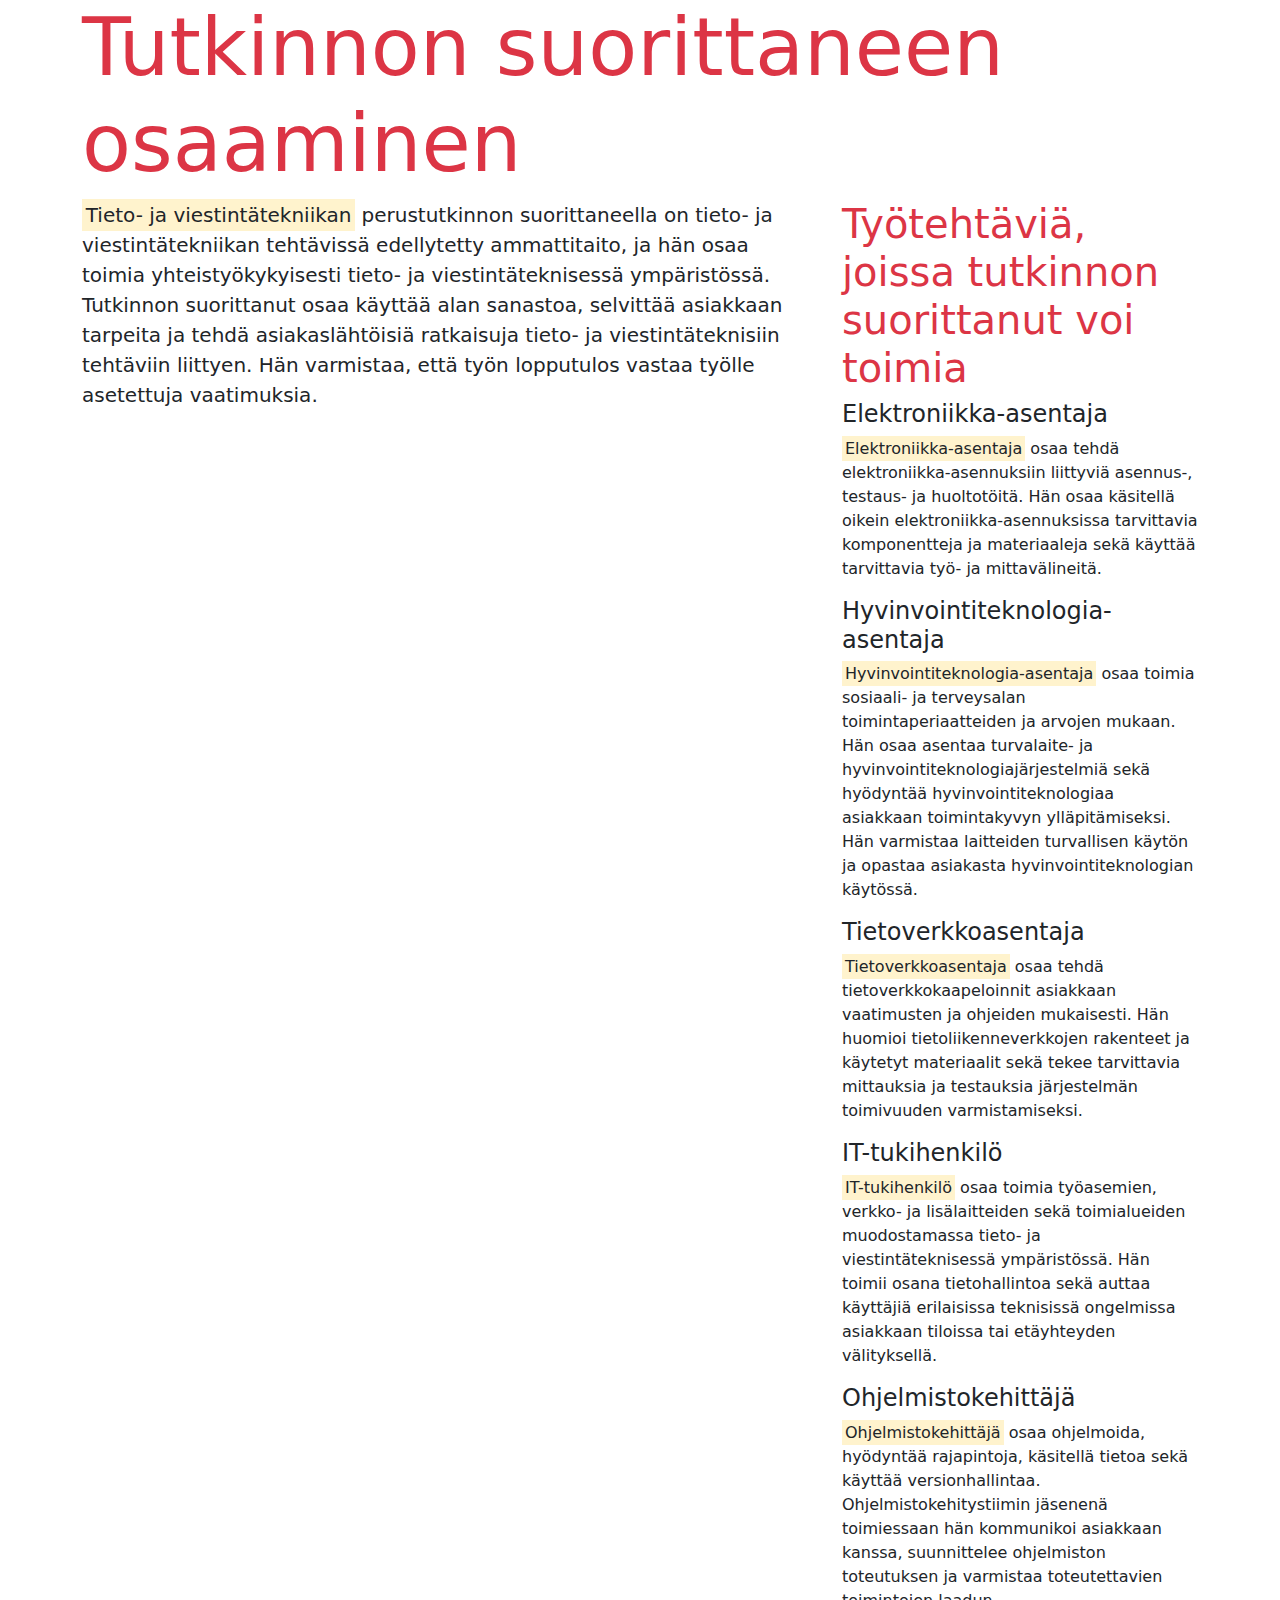
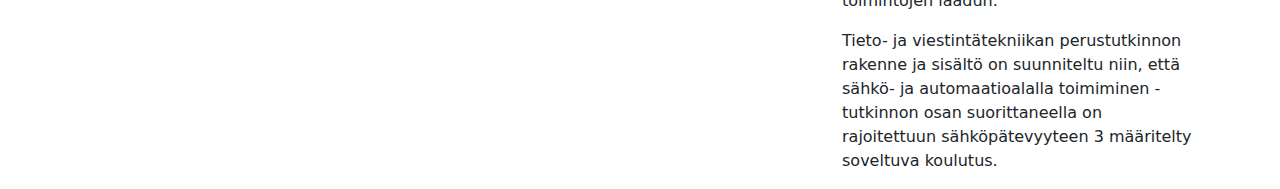
==== index.html @ 855adf73 "koodin muutosta" ====
<!DOCTYPE html>
<html lang="fi">
<head>
    <meta charset="UTF-8">
    <meta name="viewport" content="width=device-width, initial-scale=1.0">
    <title>Tieto- ja viestintätekniikan perustutkinto</title>
    <link rel="stylesheet" href="css/bootstrap.min.css">
</head>

<body>

    <div class="container-lg">
        <h1 class="display-1 text-danger">Tutkinnon suorittaneen osaaminen</h1>

        <div class="row">

            <div class="col-8">
                <p class="lead"><mark>Tieto- ja viestintätekniikan</mark> perustutkinnon suorittaneella on tieto- ja viestintätekniikan tehtävissä edellytetty ammattitaito,
                ja hän osaa toimia yhteistyökykyisesti tieto- ja viestintäteknisessä ympäristössä.
                Tutkinnon suorittanut osaa käyttää alan sanastoa, selvittää asiakkaan tarpeita ja tehdä asiakaslähtöisiä ratkaisuja tieto- ja viestintäteknisiin tehtäviin liittyen.
                Hän varmistaa, että työn lopputulos vastaa työlle asetettuja vaatimuksia.</p>
            </div>


            <div class="col-4">
                <h1 class="display-6 text-danger">Työtehtäviä, joissa tutkinnon suorittanut voi toimia</h1>
                <h4>Elektroniikka-asentaja</h4>
                <p>
                <mark>Elektroniikka-asentaja</mark> osaa tehdä elektroniikka-asennuksiin liittyviä asennus-, testaus- ja huoltotöitä. Hän osaa käsitellä oikein elektroniikka-asennuksissa tarvittavia komponentteja ja materiaaleja sekä käyttää tarvittavia työ- ja mittavälineitä.
                </p>
                <h4>Hyvinvointiteknologia-asentaja</h4>
                <p>
                <mark>Hyvinvointiteknologia-asentaja</mark> osaa toimia sosiaali- ja terveysalan toimintaperiaatteiden ja arvojen mukaan. Hän osaa asentaa turvalaite- ja hyvinvointiteknologiajärjestelmiä sekä hyödyntää hyvinvointiteknologiaa asiakkaan toimintakyvyn ylläpitämiseksi. Hän varmistaa laitteiden turvallisen käytön ja opastaa asiakasta hyvinvointiteknologian käytössä.
                </p>
                <h4>Tietoverkkoasentaja</h4>
                <p>
                <mark>Tietoverkkoasentaja</mark> osaa tehdä tietoverkkokaapeloinnit asiakkaan vaatimusten ja ohjeiden mukaisesti. Hän huomioi tietoliikenneverkkojen rakenteet ja käytetyt materiaalit sekä tekee tarvittavia mittauksia ja testauksia järjestelmän toimivuuden varmistamiseksi.
                </p>
                <h4>IT-tukihenkilö</h4>
                <p>
                <mark>IT-tukihenkilö</mark> osaa toimia työasemien, verkko- ja lisälaitteiden sekä toimialueiden muodostamassa tieto- ja viestintäteknisessä ympäristössä. Hän toimii osana tietohallintoa sekä auttaa käyttäjiä erilaisissa teknisissä ongelmissa asiakkaan tiloissa tai etäyhteyden välityksellä.
                </p>
                <h4>Ohjelmistokehittäjä</h4>
                <p>
                <mark>Ohjelmistokehittäjä</mark> osaa ohjelmoida, hyödyntää rajapintoja, käsitellä tietoa sekä käyttää versionhallintaa. Ohjelmistokehitystiimin jäsenenä toimiessaan hän kommunikoi asiakkaan kanssa, suunnittelee ohjelmiston toteutuksen ja varmistaa toteutettavien toimintojen laadun.
                </p>
                <p>
                Tieto- ja viestintätekniikan perustutkinnon rakenne ja sisältö on suunniteltu niin, että sähkö- ja automaatioalalla toimiminen -tutkinnon osan suorittaneella on rajoitettuun sähköpätevyyteen 3 määritelty soveltuva koulutus.
                </p>
            </div>
        </div>
    </div>

    <script src="js/bootstrap.bundle.min.js"></script>
</body>

</html>
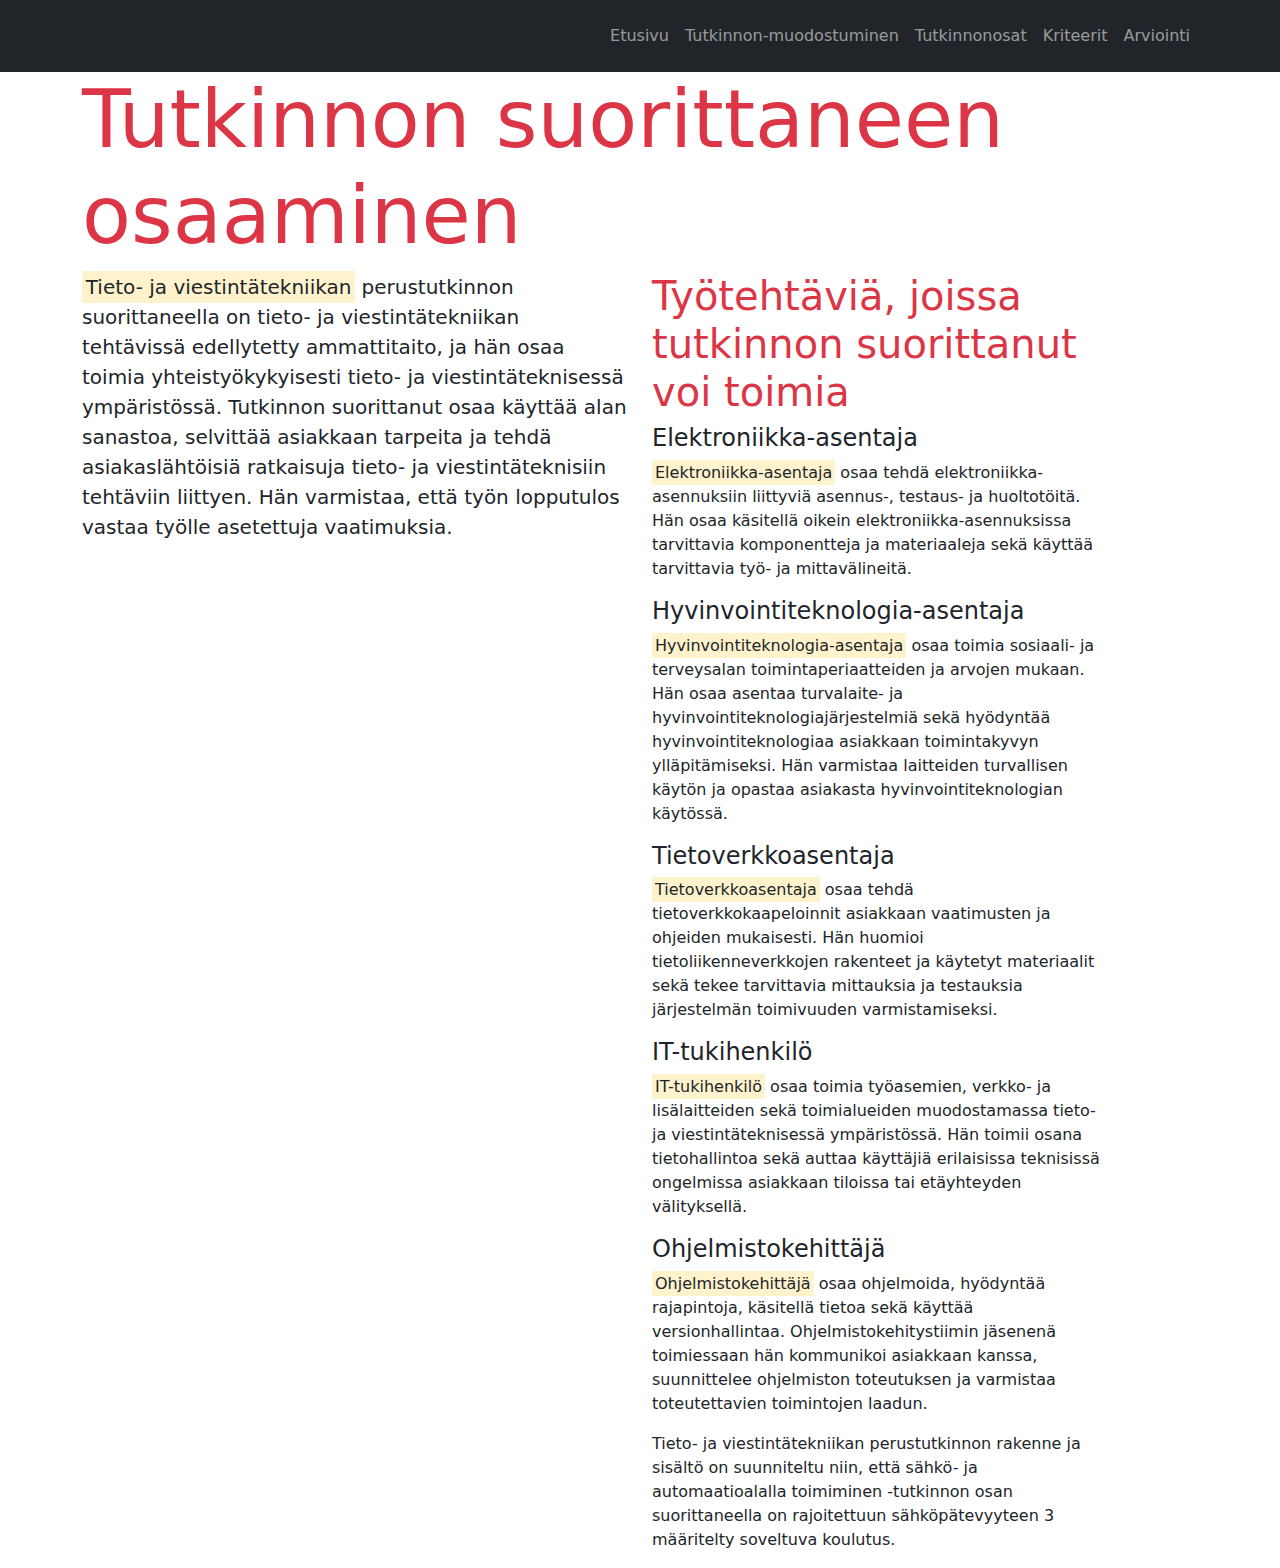
==== commit 95ff27d3: "Navigointipalkit" ====
--- a/index.html
+++ b/index.html
@@ -6,15 +6,47 @@
     <title>Tieto- ja viestintätekniikan perustutkinto</title>
     <link rel="stylesheet" href="css/bootstrap.min.css">
 </head>
+<body>
+    <nav class="navbar navbar-expand-lg navbar-dark bg-dark">
+        <div class="container py-2">
+            <span class="navbar-brand">
+                <img>
+            </span>
 
-<body>
+            <button class="navbar-toggler" type="button" data-bs-toggle="collapse" data-bs-target="#myNavbar" aria-controls="navbarSupportedContent" aria-expanded="false" aria-label="Toggle navigation">
+                <span class="navbar-toggler-icon"></span>
+            </button>
+
+            <div class="collapse navbar-collapse justify-content-end" id="myNavbar">
+                <ul class="navbar-nav">
+                    <li class="nav-item">
+                        <a href="#" class="nav-link text-center">Etusivu</a>
+                    </li>
+                    <li class="nav-item">
+                        <a href="#" class="nav-link text-center">Tutkinnon-muodostuminen</a>
+                    </li>
+                    <li class="nav-item">
+                        <a href="#" class="nav-link text-center">Tutkinnonosat</a>
+                    </li>
+                    <li class="nav-item">
+                        <a href="#" class="nav-link text-center">Kriteerit</a>
+                    </li>
+                    <li class="nav-item">
+                        <a href="#" class="nav-link text-center">Arviointi</a>
+                    </li>
+                </ul>
+            </div>
+        </div>
+    </nav>
+
+    
 
     <div class="container-lg">
         <h1 class="display-1 text-danger">Tutkinnon suorittaneen osaaminen</h1>
 
         <div class="row">
 
-            <div class="col-8">
+            <div class="col-6">
                 <p class="lead"><mark>Tieto- ja viestintätekniikan</mark> perustutkinnon suorittaneella on tieto- ja viestintätekniikan tehtävissä edellytetty ammattitaito,
                 ja hän osaa toimia yhteistyökykyisesti tieto- ja viestintäteknisessä ympäristössä.
                 Tutkinnon suorittanut osaa käyttää alan sanastoa, selvittää asiakkaan tarpeita ja tehdä asiakaslähtöisiä ratkaisuja tieto- ja viestintäteknisiin tehtäviin liittyen.
@@ -22,7 +54,7 @@
             </div>
 
 
-            <div class="col-4">
+            <div class="col-5">
                 <h1 class="display-6 text-danger">Työtehtäviä, joissa tutkinnon suorittanut voi toimia</h1>
                 <h4>Elektroniikka-asentaja</h4>
                 <p>
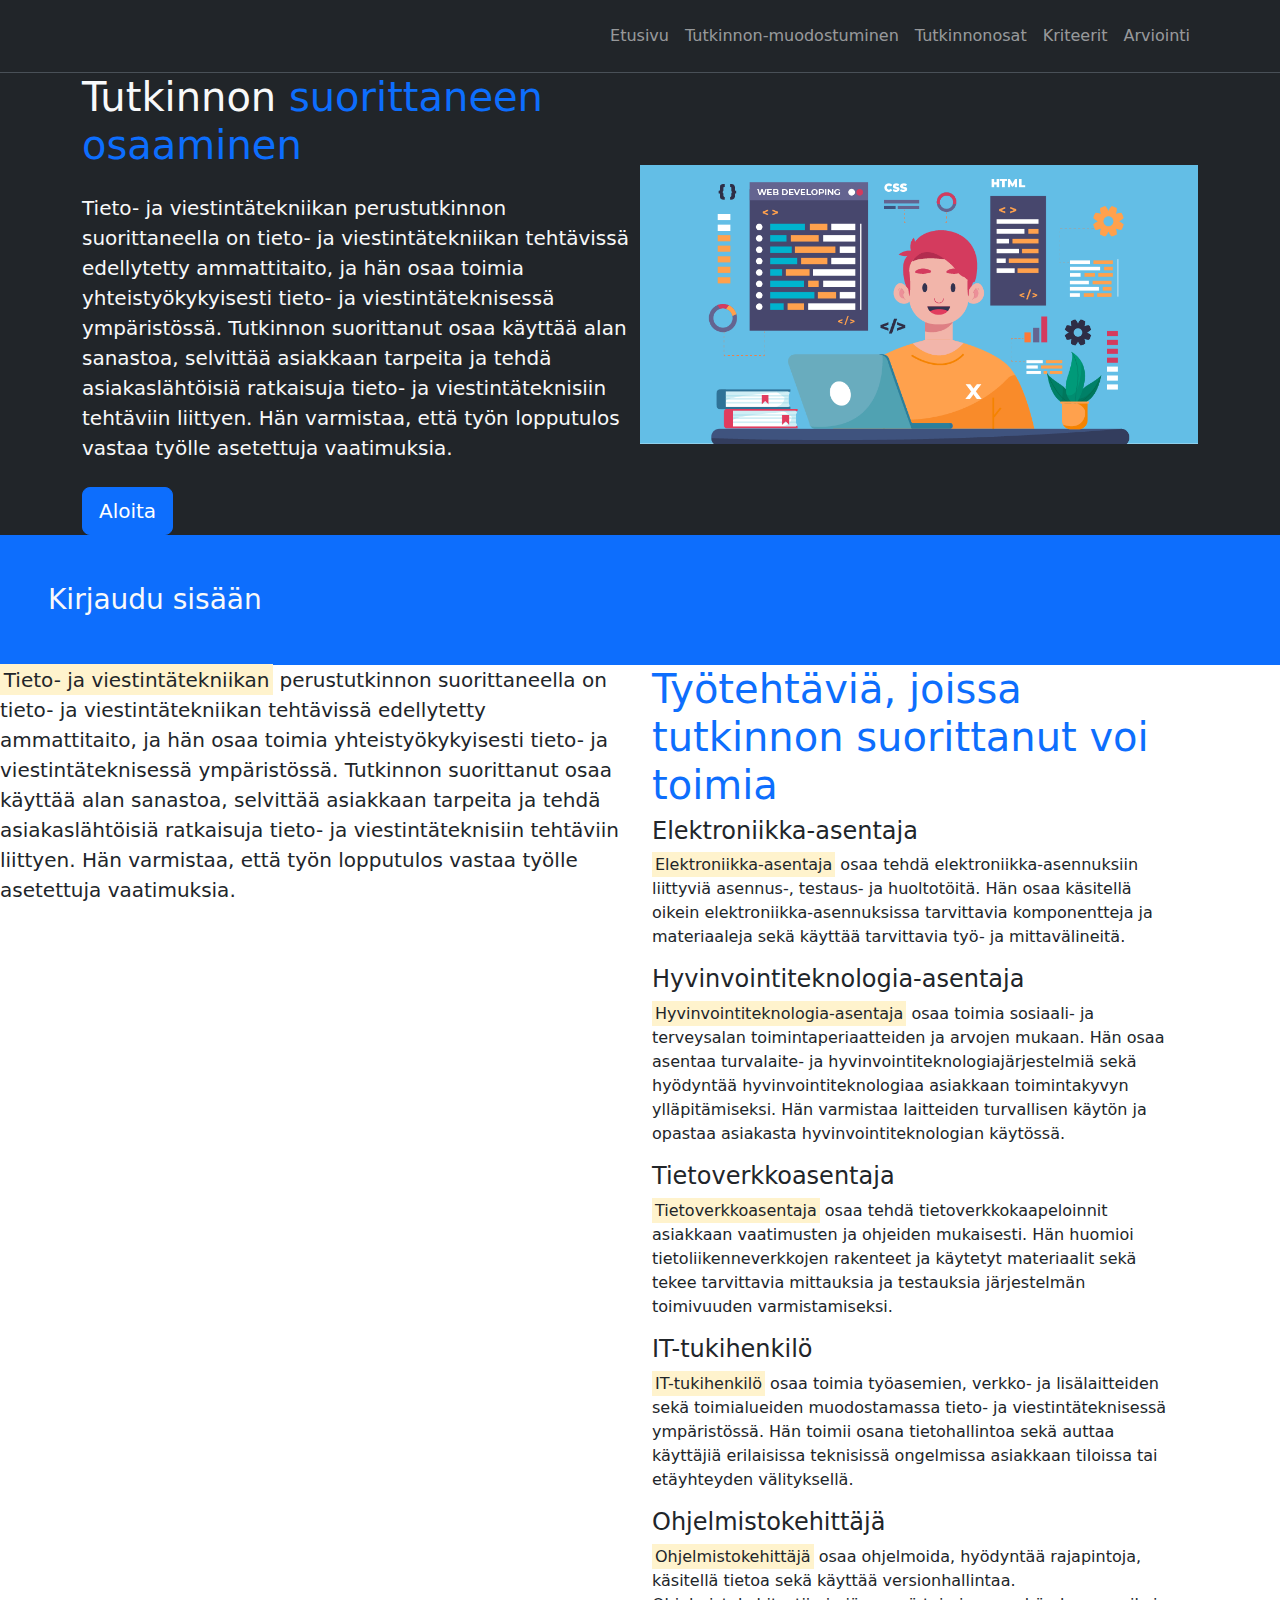
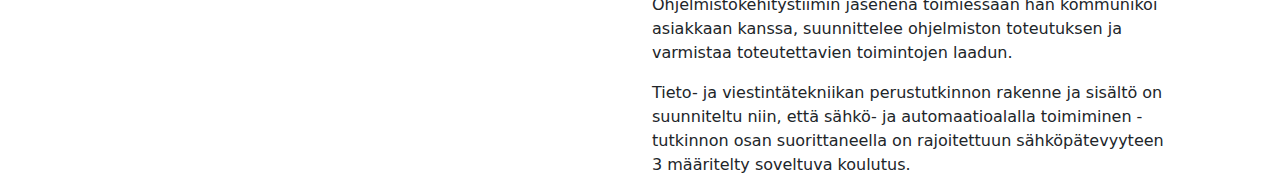
==== commit 8af9559d: "Etusivujen säätöä" ====
--- a/index.html
+++ b/index.html
@@ -7,10 +7,10 @@
     <link rel="stylesheet" href="css/bootstrap.min.css">
 </head>
 <body>
-    <nav class="navbar navbar-expand-lg navbar-dark bg-dark">
+    <nav class="navbar navbar-expand-lg bg-dark border-bottom border-body" data-bs-theme="dark"> 
         <div class="container py-2">
             <span class="navbar-brand">
-                <img>
+                <img  src="img/logo-svg.svg" alt="" />
             </span>
 
             <button class="navbar-toggler" type="button" data-bs-toggle="collapse" data-bs-target="#myNavbar" aria-controls="navbarSupportedContent" aria-expanded="false" aria-label="Toggle navigation">
@@ -20,68 +20,95 @@
             <div class="collapse navbar-collapse justify-content-end" id="myNavbar">
                 <ul class="navbar-nav">
                     <li class="nav-item">
-                        <a href="#" class="nav-link text-center">Etusivu</a>
+                        <a href="#Etusivu" class="nav-link text-center">Etusivu</a>
                     </li>
                     <li class="nav-item">
-                        <a href="#" class="nav-link text-center">Tutkinnon-muodostuminen</a>
+                        <a href="#Tutkinnon-muodostuminen" class="nav-link text-center">Tutkinnon-muodostuminen</a>
                     </li>
                     <li class="nav-item">
-                        <a href="#" class="nav-link text-center">Tutkinnonosat</a>
+                        <a href="#Tutkinnonosat" class="nav-link text-center">Tutkinnonosat</a>
                     </li>
                     <li class="nav-item">
-                        <a href="#" class="nav-link text-center">Kriteerit</a>
+                        <a href="#Kriteerit" class="nav-link text-center">Kriteerit</a>
                     </li>
                     <li class="nav-item">
-                        <a href="#" class="nav-link text-center">Arviointi</a>
+                        <a href="#Arviointi" class="nav-link text-center">Arviointi</a>
                     </li>
                 </ul>
             </div>
         </div>
     </nav>
 
-    
+    <section class="bg-dark text-light p-5-text-center text-md-start">
+        <div class="container">
+            <div class="d-md-flex align-items-center justify-content-between">
+                <div>
+                    <h1>Tutkinnon <span class="text-primary"> suorittaneen osaaminen </span></h1>
 
-    <div class="container-lg">
-        <h1 class="display-1 text-danger">Tutkinnon suorittaneen osaaminen</h1>
+                    <p class="lead my-4">
+                        <strong>Tieto- ja viestintätekniikan</strong> perustutkinnon suorittaneella on tieto- ja viestintätekniikan tehtävissä edellytetty ammattitaito,
+                        ja hän osaa toimia yhteistyökykyisesti tieto- ja viestintäteknisessä ympäristössä.
+                        Tutkinnon suorittanut osaa käyttää alan sanastoa, selvittää asiakkaan tarpeita ja tehdä asiakaslähtöisiä ratkaisuja tieto- ja viestintäteknisiin tehtäviin liittyen.
+                        Hän varmistaa, että työn lopputulos vastaa työlle asetettuja vaatimuksia.
+                    </p>
+                    <button class="btn btn-primary btn-lg">
+                    Aloita</button>
+                </div>
+                <img  class="img-fluid w-50 d-none d-sm-block" src="img/Coding.png" alt="" />
+            </div>
+        </div>
+    </section>
 
-        <div class="row">
-
-            <div class="col-6">
-                <p class="lead"><mark>Tieto- ja viestintätekniikan</mark> perustutkinnon suorittaneella on tieto- ja viestintätekniikan tehtävissä edellytetty ammattitaito,
-                ja hän osaa toimia yhteistyökykyisesti tieto- ja viestintäteknisessä ympäristössä.
-                Tutkinnon suorittanut osaa käyttää alan sanastoa, selvittää asiakkaan tarpeita ja tehdä asiakaslähtöisiä ratkaisuja tieto- ja viestintäteknisiin tehtäviin liittyen.
-                Hän varmistaa, että työn lopputulos vastaa työlle asetettuja vaatimuksia.</p>
+    <section class="bg-primary text-light p-5">
+        <div class="contianer">
+            <div class="d-md-flex justify-content-between alignitems-center">
+                <h3 class="mb-3 mb-md-0">Kirjaudu sisään</h3>
             </div>
+        </div>
+    </section>
 
 
-            <div class="col-5">
-                <h1 class="display-6 text-danger">Työtehtäviä, joissa tutkinnon suorittanut voi toimia</h1>
-                <h4>Elektroniikka-asentaja</h4>
-                <p>
-                <mark>Elektroniikka-asentaja</mark> osaa tehdä elektroniikka-asennuksiin liittyviä asennus-, testaus- ja huoltotöitä. Hän osaa käsitellä oikein elektroniikka-asennuksissa tarvittavia komponentteja ja materiaaleja sekä käyttää tarvittavia työ- ja mittavälineitä.
-                </p>
-                <h4>Hyvinvointiteknologia-asentaja</h4>
-                <p>
-                <mark>Hyvinvointiteknologia-asentaja</mark> osaa toimia sosiaali- ja terveysalan toimintaperiaatteiden ja arvojen mukaan. Hän osaa asentaa turvalaite- ja hyvinvointiteknologiajärjestelmiä sekä hyödyntää hyvinvointiteknologiaa asiakkaan toimintakyvyn ylläpitämiseksi. Hän varmistaa laitteiden turvallisen käytön ja opastaa asiakasta hyvinvointiteknologian käytössä.
-                </p>
-                <h4>Tietoverkkoasentaja</h4>
-                <p>
-                <mark>Tietoverkkoasentaja</mark> osaa tehdä tietoverkkokaapeloinnit asiakkaan vaatimusten ja ohjeiden mukaisesti. Hän huomioi tietoliikenneverkkojen rakenteet ja käytetyt materiaalit sekä tekee tarvittavia mittauksia ja testauksia järjestelmän toimivuuden varmistamiseksi.
-                </p>
-                <h4>IT-tukihenkilö</h4>
-                <p>
-                <mark>IT-tukihenkilö</mark> osaa toimia työasemien, verkko- ja lisälaitteiden sekä toimialueiden muodostamassa tieto- ja viestintäteknisessä ympäristössä. Hän toimii osana tietohallintoa sekä auttaa käyttäjiä erilaisissa teknisissä ongelmissa asiakkaan tiloissa tai etäyhteyden välityksellä.
-                </p>
-                <h4>Ohjelmistokehittäjä</h4>
-                <p>
-                <mark>Ohjelmistokehittäjä</mark> osaa ohjelmoida, hyödyntää rajapintoja, käsitellä tietoa sekä käyttää versionhallintaa. Ohjelmistokehitystiimin jäsenenä toimiessaan hän kommunikoi asiakkaan kanssa, suunnittelee ohjelmiston toteutuksen ja varmistaa toteutettavien toimintojen laadun.
-                </p>
-                <p>
-                Tieto- ja viestintätekniikan perustutkinnon rakenne ja sisältö on suunniteltu niin, että sähkö- ja automaatioalalla toimiminen -tutkinnon osan suorittaneella on rajoitettuun sähköpätevyyteen 3 määritelty soveltuva koulutus.
-                </p>
+
+            <div class="row">
+    
+                <div class="col-6">
+                    <p class="lead"><mark>Tieto- ja viestintätekniikan</mark> perustutkinnon suorittaneella on tieto- ja viestintätekniikan tehtävissä edellytetty ammattitaito,
+                    ja hän osaa toimia yhteistyökykyisesti tieto- ja viestintäteknisessä ympäristössä.
+                    Tutkinnon suorittanut osaa käyttää alan sanastoa, selvittää asiakkaan tarpeita ja tehdä asiakaslähtöisiä ratkaisuja tieto- ja viestintäteknisiin tehtäviin liittyen.
+                    Hän varmistaa, että työn lopputulos vastaa työlle asetettuja vaatimuksia.</p>
+                </div>
+    
+                <div class="col-5">
+                    <h1 class="display-6 text-primary">Työtehtäviä, joissa tutkinnon suorittanut voi toimia</h1>
+                    <h4>Elektroniikka-asentaja</h4>
+                    <p>
+                    <mark>Elektroniikka-asentaja</mark> osaa tehdä elektroniikka-asennuksiin liittyviä asennus-, testaus- ja huoltotöitä. Hän osaa käsitellä oikein elektroniikka-asennuksissa tarvittavia komponentteja ja materiaaleja sekä käyttää tarvittavia työ- ja mittavälineitä.
+                    </p>
+                    <h4>Hyvinvointiteknologia-asentaja</h4>
+                    <p>
+                    <mark>Hyvinvointiteknologia-asentaja</mark> osaa toimia sosiaali- ja terveysalan toimintaperiaatteiden ja arvojen mukaan. Hän osaa asentaa turvalaite- ja hyvinvointiteknologiajärjestelmiä sekä hyödyntää hyvinvointiteknologiaa asiakkaan toimintakyvyn ylläpitämiseksi. Hän varmistaa laitteiden turvallisen käytön ja opastaa asiakasta hyvinvointiteknologian käytössä.
+                    </p>
+                    <h4>Tietoverkkoasentaja</h4>
+                    <p>
+                    <mark>Tietoverkkoasentaja</mark> osaa tehdä tietoverkkokaapeloinnit asiakkaan vaatimusten ja ohjeiden mukaisesti. Hän huomioi tietoliikenneverkkojen rakenteet ja käytetyt materiaalit sekä tekee tarvittavia mittauksia ja testauksia järjestelmän toimivuuden varmistamiseksi.
+                    </p>
+                    <h4>IT-tukihenkilö</h4>
+                    <p>
+                    <mark>IT-tukihenkilö</mark> osaa toimia työasemien, verkko- ja lisälaitteiden sekä toimialueiden muodostamassa tieto- ja viestintäteknisessä ympäristössä. Hän toimii osana tietohallintoa sekä auttaa käyttäjiä erilaisissa teknisissä ongelmissa asiakkaan tiloissa tai etäyhteyden välityksellä.
+                    </p>
+                    <h4>Ohjelmistokehittäjä</h4>
+                    <p>
+                    <mark>Ohjelmistokehittäjä</mark> osaa ohjelmoida, hyödyntää rajapintoja, käsitellä tietoa sekä käyttää versionhallintaa. Ohjelmistokehitystiimin jäsenenä toimiessaan hän kommunikoi asiakkaan kanssa, suunnittelee ohjelmiston toteutuksen ja varmistaa toteutettavien toimintojen laadun.
+                    </p>
+                    <p>
+                    Tieto- ja viestintätekniikan perustutkinnon rakenne ja sisältö on suunniteltu niin, että sähkö- ja automaatioalalla toimiminen -tutkinnon osan suorittaneella on rajoitettuun sähköpätevyyteen 3 määritelty soveltuva koulutus.
+                    </p>
+                </div>
             </div>
         </div>
-    </div>
+
+
+
 
     <script src="js/bootstrap.bundle.min.js"></script>
 </body>
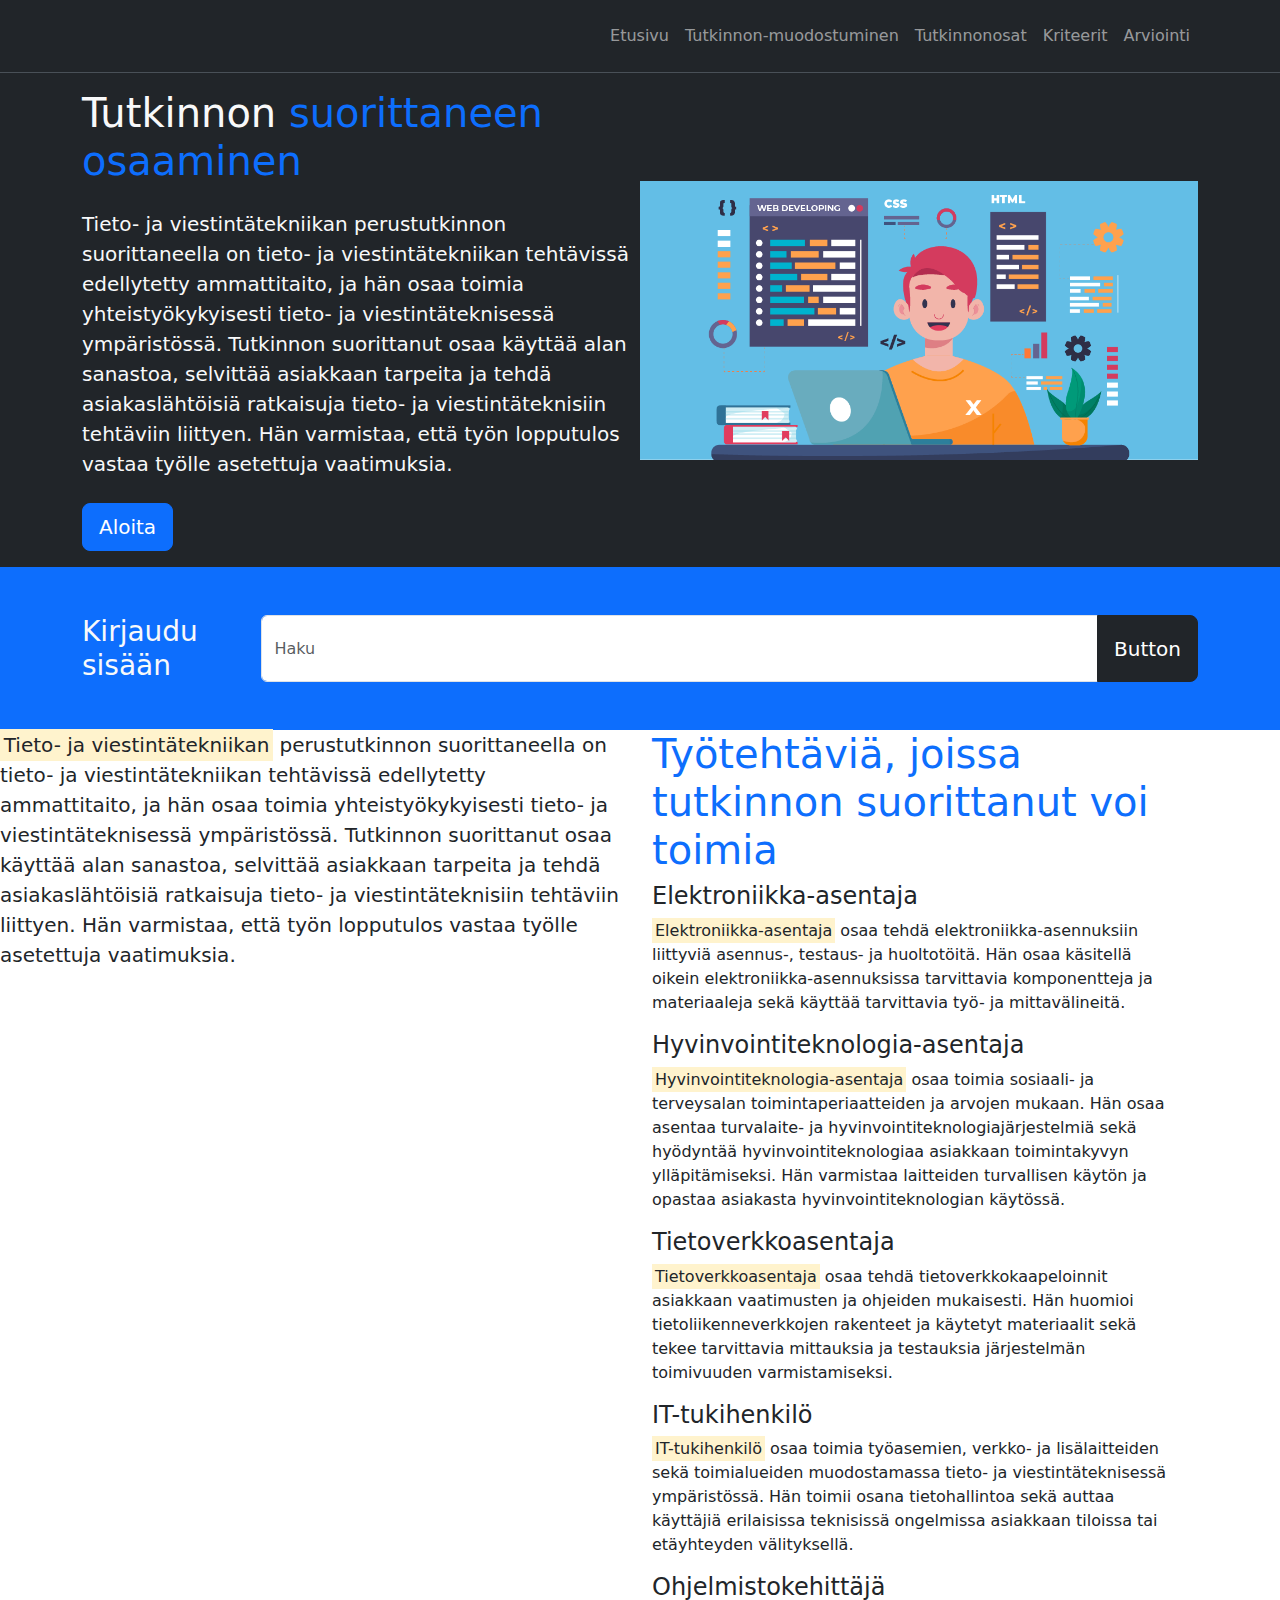
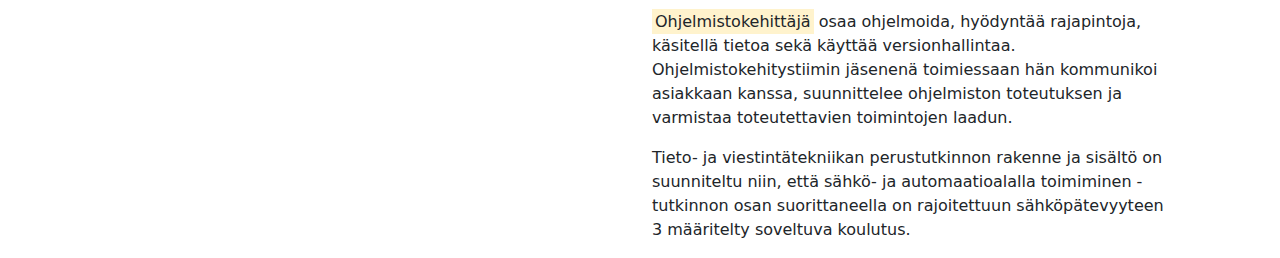
==== commit 983c9b28: "muutoksia" ====
--- a/index.html
+++ b/index.html
@@ -9,16 +9,13 @@
 <body>
     <nav class="navbar navbar-expand-lg bg-dark border-bottom border-body" data-bs-theme="dark"> 
         <div class="container py-2">
-            <span class="navbar-brand">
-                <img  src="img/logo-svg.svg" alt="" />
-            </span>
 
-            <button class="navbar-toggler" type="button" data-bs-toggle="collapse" data-bs-target="#myNavbar" aria-controls="navbarSupportedContent" aria-expanded="false" aria-label="Toggle navigation">
+            <button class="navbar-toggler" type="button" data-bs-toggle="collapse" data-bs-target="#navmenu" aria-controls="navbarSupportedContent" aria-expanded="false" aria-label="Toggle navigation">
                 <span class="navbar-toggler-icon"></span>
             </button>
 
-            <div class="collapse navbar-collapse justify-content-end" id="myNavbar">
-                <ul class="navbar-nav">
+            <div class="collapse navbar-collapse justify-content-start" id="navmenu">
+                <ul class="navbar-nav ms-auto">
                     <li class="nav-item">
                         <a href="#Etusivu" class="nav-link text-center">Etusivu</a>
                     </li>
@@ -39,7 +36,7 @@
         </div>
     </nav>
 
-    <section class="bg-dark text-light p-5-text-center text-md-start">
+    <section class="bg-dark text-light p-3 p-lg-3 pt-lg-3 text-center text-sm-start">
         <div class="container">
             <div class="d-md-flex align-items-center justify-content-between">
                 <div>
@@ -60,12 +57,18 @@
     </section>
 
     <section class="bg-primary text-light p-5">
-        <div class="contianer">
+        <div class="container">
             <div class="d-md-flex justify-content-between alignitems-center">
                 <h3 class="mb-3 mb-md-0">Kirjaudu sisään</h3>
+
+                <div class="input-group Haku-input">
+                    <input type="text" class="form-control" placeholder="Haku" aria-label="Haku" aria-describedby="button-addon2">
+                    <button class="btn btn-dark btn-lg" type="button" id="button-addon2">Button</button>
+                </div>
             </div>
         </div>
     </section>
+
 
 
 
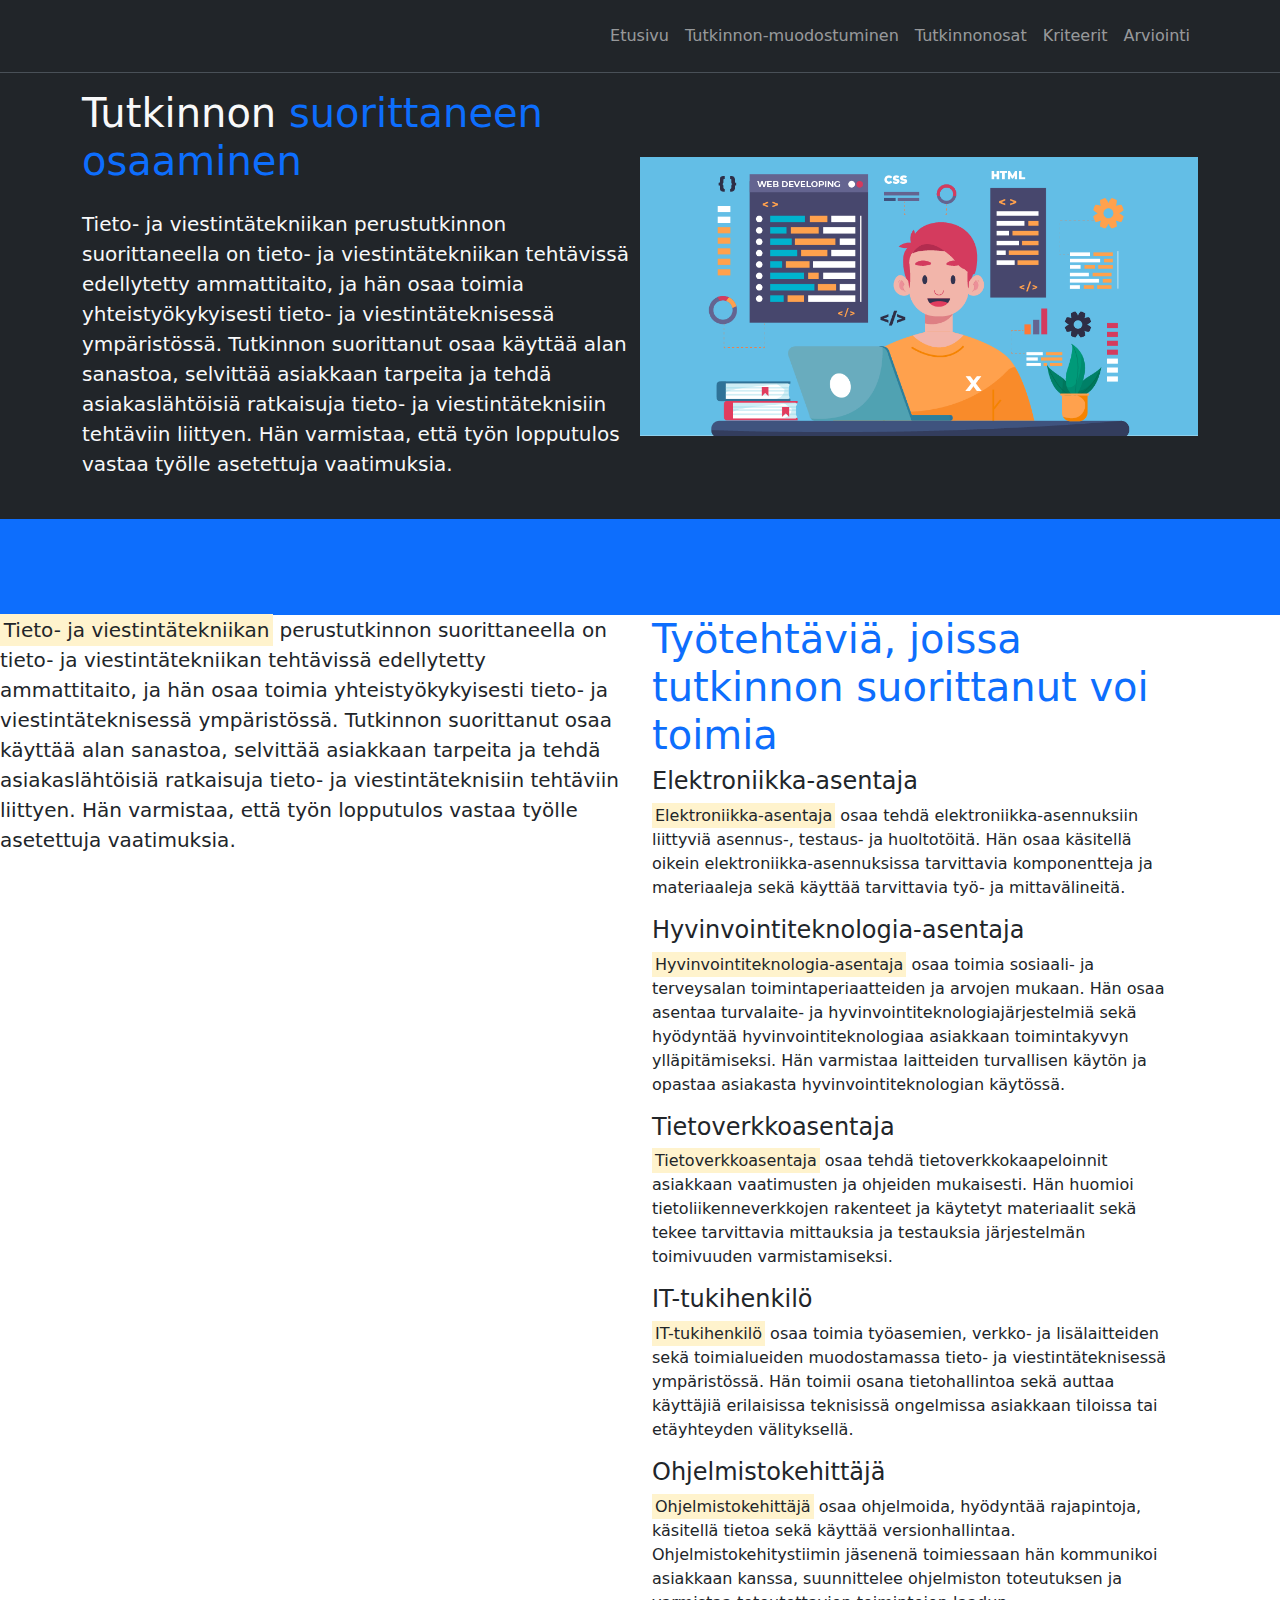
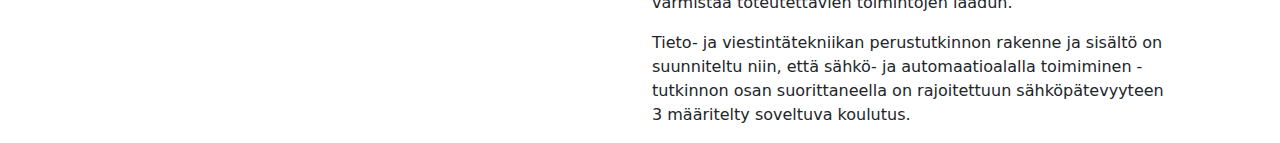
==== commit 9c0083df: "Nav baarin korjaus ja cs tyyli tiedoston poitso" ====
--- a/index.html
+++ b/index.html
@@ -17,19 +17,19 @@
             <div class="collapse navbar-collapse justify-content-start" id="navmenu">
                 <ul class="navbar-nav ms-auto">
                     <li class="nav-item">
-                        <a href="#Etusivu" class="nav-link text-center">Etusivu</a>
+                        <a href="index.html" class="nav-link text-center">Etusivu</a>
                     </li>
                     <li class="nav-item">
-                        <a href="#Tutkinnon-muodostuminen" class="nav-link text-center">Tutkinnon-muodostuminen</a>
+                        <a href="tutkinnon-muodostuminen.html" class="nav-link text-center">Tutkinnon-muodostuminen</a>
                     </li>
                     <li class="nav-item">
-                        <a href="#Tutkinnonosat" class="nav-link text-center">Tutkinnonosat</a>
+                        <a href="tutkinnonosat.html" class="nav-link text-center">Tutkinnonosat</a>
                     </li>
                     <li class="nav-item">
-                        <a href="#Kriteerit" class="nav-link text-center">Kriteerit</a>
+                        <a href="kriteerit.html" class="nav-link text-center">Kriteerit</a>
                     </li>
                     <li class="nav-item">
-                        <a href="#Arviointi" class="nav-link text-center">Arviointi</a>
+                        <a href="arviointi.html" class="nav-link text-center">Arviointi</a>
                     </li>
                 </ul>
             </div>
@@ -48,8 +48,7 @@
                         Tutkinnon suorittanut osaa käyttää alan sanastoa, selvittää asiakkaan tarpeita ja tehdä asiakaslähtöisiä ratkaisuja tieto- ja viestintäteknisiin tehtäviin liittyen.
                         Hän varmistaa, että työn lopputulos vastaa työlle asetettuja vaatimuksia.
                     </p>
-                    <button class="btn btn-primary btn-lg">
-                    Aloita</button>
+                    
                 </div>
                 <img  class="img-fluid w-50 d-none d-sm-block" src="img/Coding.png" alt="" />
             </div>
@@ -59,12 +58,7 @@
     <section class="bg-primary text-light p-5">
         <div class="container">
             <div class="d-md-flex justify-content-between alignitems-center">
-                <h3 class="mb-3 mb-md-0">Kirjaudu sisään</h3>
-
-                <div class="input-group Haku-input">
-                    <input type="text" class="form-control" placeholder="Haku" aria-label="Haku" aria-describedby="button-addon2">
-                    <button class="btn btn-dark btn-lg" type="button" id="button-addon2">Button</button>
-                </div>
+                
             </div>
         </div>
     </section>
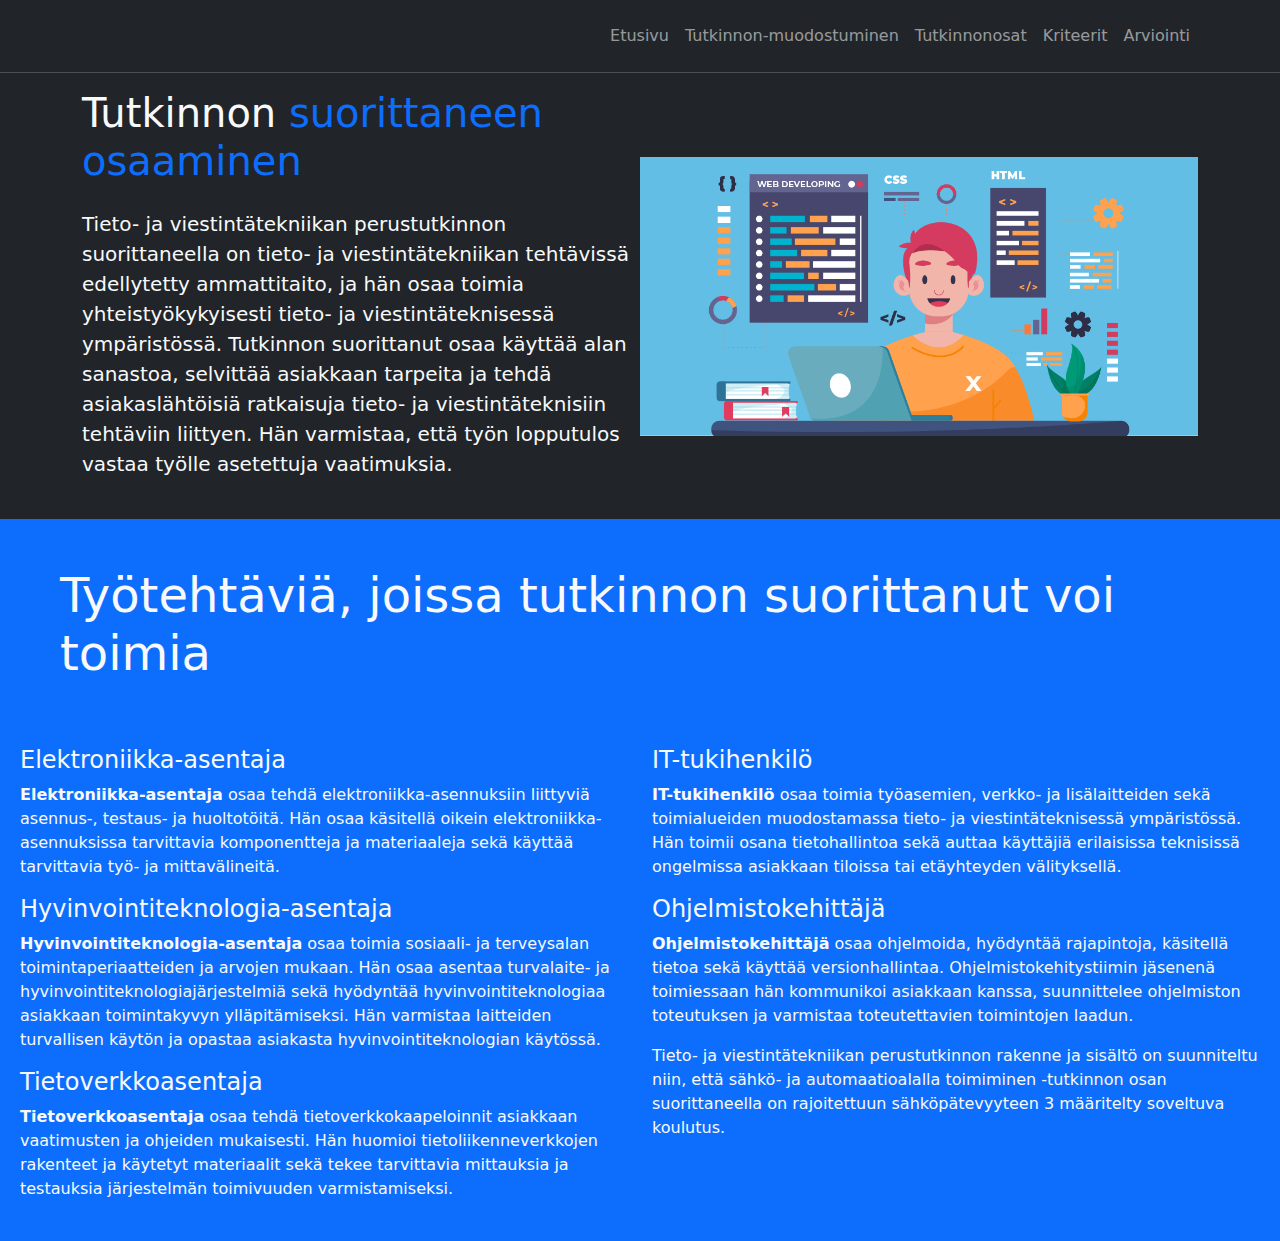
==== commit d4c3bdb4: "etusivut kuntoon" ====
--- a/index.html
+++ b/index.html
@@ -20,7 +20,7 @@
                         <a href="index.html" class="nav-link text-center">Etusivu</a>
                     </li>
                     <li class="nav-item">
-                        <a href="tutkinnon-muodostuminen.html" class="nav-link text-center">Tutkinnon-muodostuminen</a>
+                        <a href="tutkinnon_muodostuminen.html" class="nav-link text-center">Tutkinnon-muodostuminen</a>
                     </li>
                     <li class="nav-item">
                         <a href="tutkinnonosat.html" class="nav-link text-center">Tutkinnonosat</a>
@@ -55,56 +55,48 @@
         </div>
     </section>
 
+
     <section class="bg-primary text-light p-5">
-        <div class="container">
+        <div class="container-fluid">
             <div class="d-md-flex justify-content-between alignitems-center">
-                
+                <h1 class="display-5 text-light"><strong>Työtehtäviä, joissa tutkinnon suorittanut voi toimia</strong></h1>
             </div>
         </div>
     </section>
 
-
-
-
+    <section class="bg-primary text-light p-2">
+        <div class="container-fluid">
             <div class="row">
-    
-                <div class="col-6">
-                    <p class="lead"><mark>Tieto- ja viestintätekniikan</mark> perustutkinnon suorittaneella on tieto- ja viestintätekniikan tehtävissä edellytetty ammattitaito,
-                    ja hän osaa toimia yhteistyökykyisesti tieto- ja viestintäteknisessä ympäristössä.
-                    Tutkinnon suorittanut osaa käyttää alan sanastoa, selvittää asiakkaan tarpeita ja tehdä asiakaslähtöisiä ratkaisuja tieto- ja viestintäteknisiin tehtäviin liittyen.
-                    Hän varmistaa, että työn lopputulos vastaa työlle asetettuja vaatimuksia.</p>
-                </div>
-    
-                <div class="col-5">
-                    <h1 class="display-6 text-primary">Työtehtäviä, joissa tutkinnon suorittanut voi toimia</h1>
+                <div class="col-md-6 mb-3">
                     <h4>Elektroniikka-asentaja</h4>
                     <p>
-                    <mark>Elektroniikka-asentaja</mark> osaa tehdä elektroniikka-asennuksiin liittyviä asennus-, testaus- ja huoltotöitä. Hän osaa käsitellä oikein elektroniikka-asennuksissa tarvittavia komponentteja ja materiaaleja sekä käyttää tarvittavia työ- ja mittavälineitä.
+                        <strong>Elektroniikka-asentaja</strong> osaa tehdä elektroniikka-asennuksiin liittyviä asennus-, testaus- ja huoltotöitä. Hän osaa käsitellä oikein elektroniikka-asennuksissa tarvittavia komponentteja ja materiaaleja sekä käyttää tarvittavia työ- ja mittavälineitä.
                     </p>
                     <h4>Hyvinvointiteknologia-asentaja</h4>
                     <p>
-                    <mark>Hyvinvointiteknologia-asentaja</mark> osaa toimia sosiaali- ja terveysalan toimintaperiaatteiden ja arvojen mukaan. Hän osaa asentaa turvalaite- ja hyvinvointiteknologiajärjestelmiä sekä hyödyntää hyvinvointiteknologiaa asiakkaan toimintakyvyn ylläpitämiseksi. Hän varmistaa laitteiden turvallisen käytön ja opastaa asiakasta hyvinvointiteknologian käytössä.
+                        <strong>Hyvinvointiteknologia-asentaja</strong> osaa toimia sosiaali- ja terveysalan toimintaperiaatteiden ja arvojen mukaan. Hän osaa asentaa turvalaite- ja hyvinvointiteknologiajärjestelmiä sekä hyödyntää hyvinvointiteknologiaa asiakkaan toimintakyvyn ylläpitämiseksi. Hän varmistaa laitteiden turvallisen käytön ja opastaa asiakasta hyvinvointiteknologian käytössä.
                     </p>
                     <h4>Tietoverkkoasentaja</h4>
                     <p>
-                    <mark>Tietoverkkoasentaja</mark> osaa tehdä tietoverkkokaapeloinnit asiakkaan vaatimusten ja ohjeiden mukaisesti. Hän huomioi tietoliikenneverkkojen rakenteet ja käytetyt materiaalit sekä tekee tarvittavia mittauksia ja testauksia järjestelmän toimivuuden varmistamiseksi.
+                        <strong>Tietoverkkoasentaja</strong> osaa tehdä tietoverkkokaapeloinnit asiakkaan vaatimusten ja ohjeiden mukaisesti. Hän huomioi tietoliikenneverkkojen rakenteet ja käytetyt materiaalit sekä tekee tarvittavia mittauksia ja testauksia järjestelmän toimivuuden varmistamiseksi.
                     </p>
+                </div>
+                <div class="col-md-6 mb-3">
                     <h4>IT-tukihenkilö</h4>
                     <p>
-                    <mark>IT-tukihenkilö</mark> osaa toimia työasemien, verkko- ja lisälaitteiden sekä toimialueiden muodostamassa tieto- ja viestintäteknisessä ympäristössä. Hän toimii osana tietohallintoa sekä auttaa käyttäjiä erilaisissa teknisissä ongelmissa asiakkaan tiloissa tai etäyhteyden välityksellä.
+                        <strong>IT-tukihenkilö</strong> osaa toimia työasemien, verkko- ja lisälaitteiden sekä toimialueiden muodostamassa tieto- ja viestintäteknisessä ympäristössä. Hän toimii osana tietohallintoa sekä auttaa käyttäjiä erilaisissa teknisissä ongelmissa asiakkaan tiloissa tai etäyhteyden välityksellä.
                     </p>
                     <h4>Ohjelmistokehittäjä</h4>
                     <p>
-                    <mark>Ohjelmistokehittäjä</mark> osaa ohjelmoida, hyödyntää rajapintoja, käsitellä tietoa sekä käyttää versionhallintaa. Ohjelmistokehitystiimin jäsenenä toimiessaan hän kommunikoi asiakkaan kanssa, suunnittelee ohjelmiston toteutuksen ja varmistaa toteutettavien toimintojen laadun.
+                        <strong>Ohjelmistokehittäjä</strong> osaa ohjelmoida, hyödyntää rajapintoja, käsitellä tietoa sekä käyttää versionhallintaa. Ohjelmistokehitystiimin jäsenenä toimiessaan hän kommunikoi asiakkaan kanssa, suunnittelee ohjelmiston toteutuksen ja varmistaa toteutettavien toimintojen laadun.
                     </p>
                     <p>
-                    Tieto- ja viestintätekniikan perustutkinnon rakenne ja sisältö on suunniteltu niin, että sähkö- ja automaatioalalla toimiminen -tutkinnon osan suorittaneella on rajoitettuun sähköpätevyyteen 3 määritelty soveltuva koulutus.
+                        Tieto- ja viestintätekniikan perustutkinnon rakenne ja sisältö on suunniteltu niin, että sähkö- ja automaatioalalla toimiminen -tutkinnon osan suorittaneella on rajoitettuun sähköpätevyyteen 3 määritelty soveltuva koulutus.
                     </p>
                 </div>
             </div>
         </div>
-
-
+    </section>
 
 
     <script src="js/bootstrap.bundle.min.js"></script>
